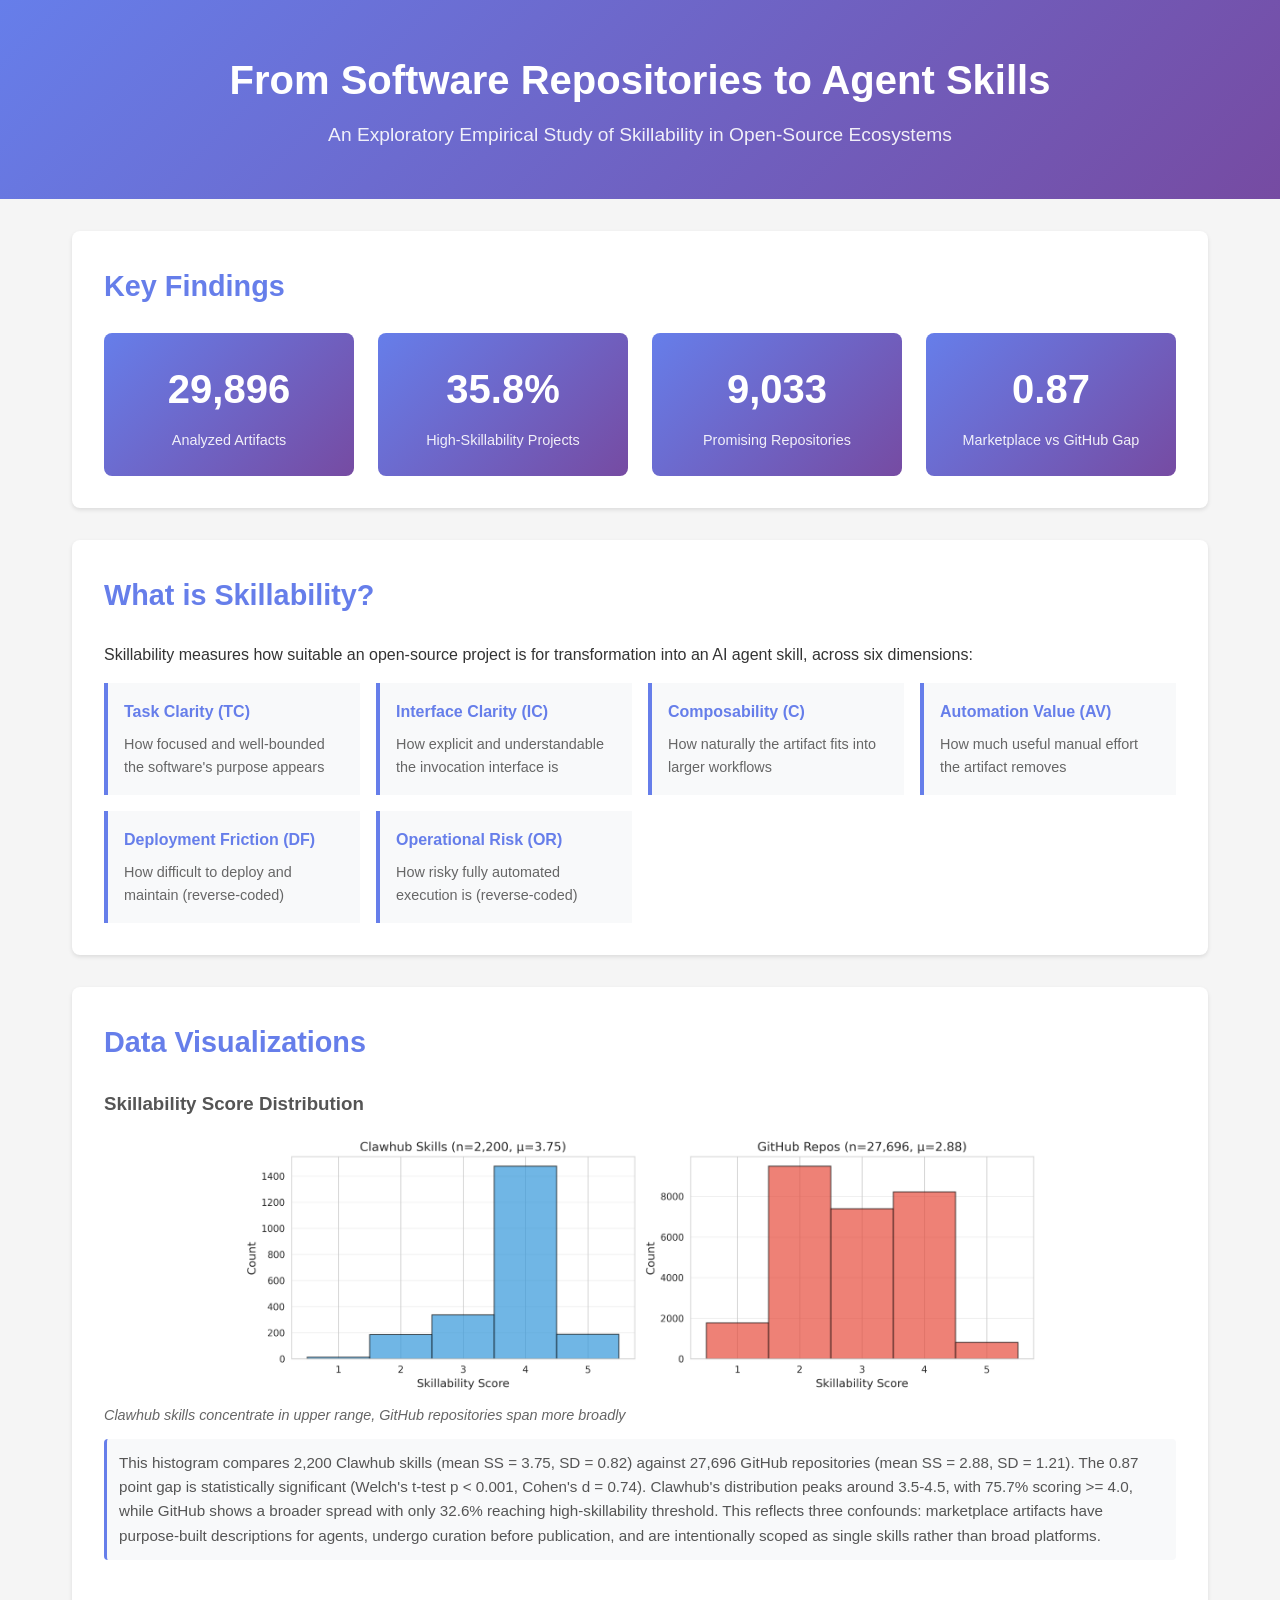
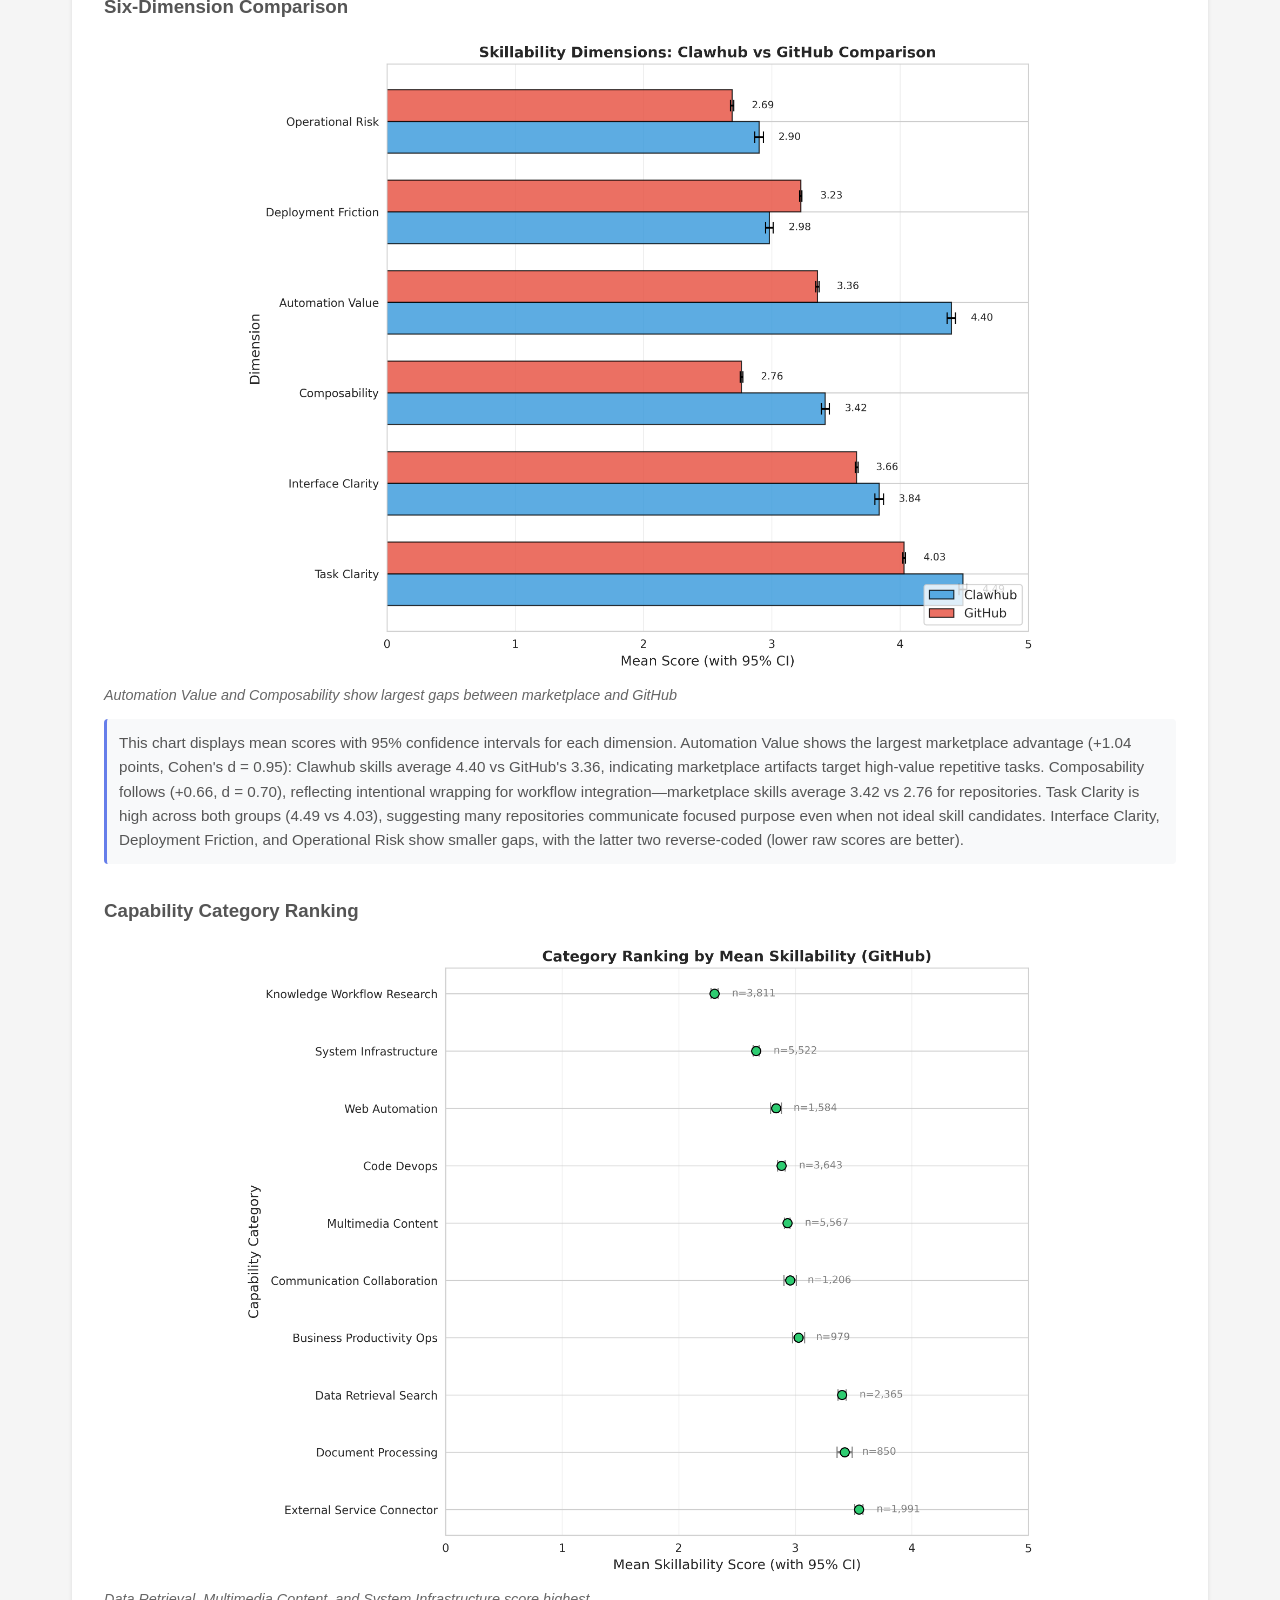
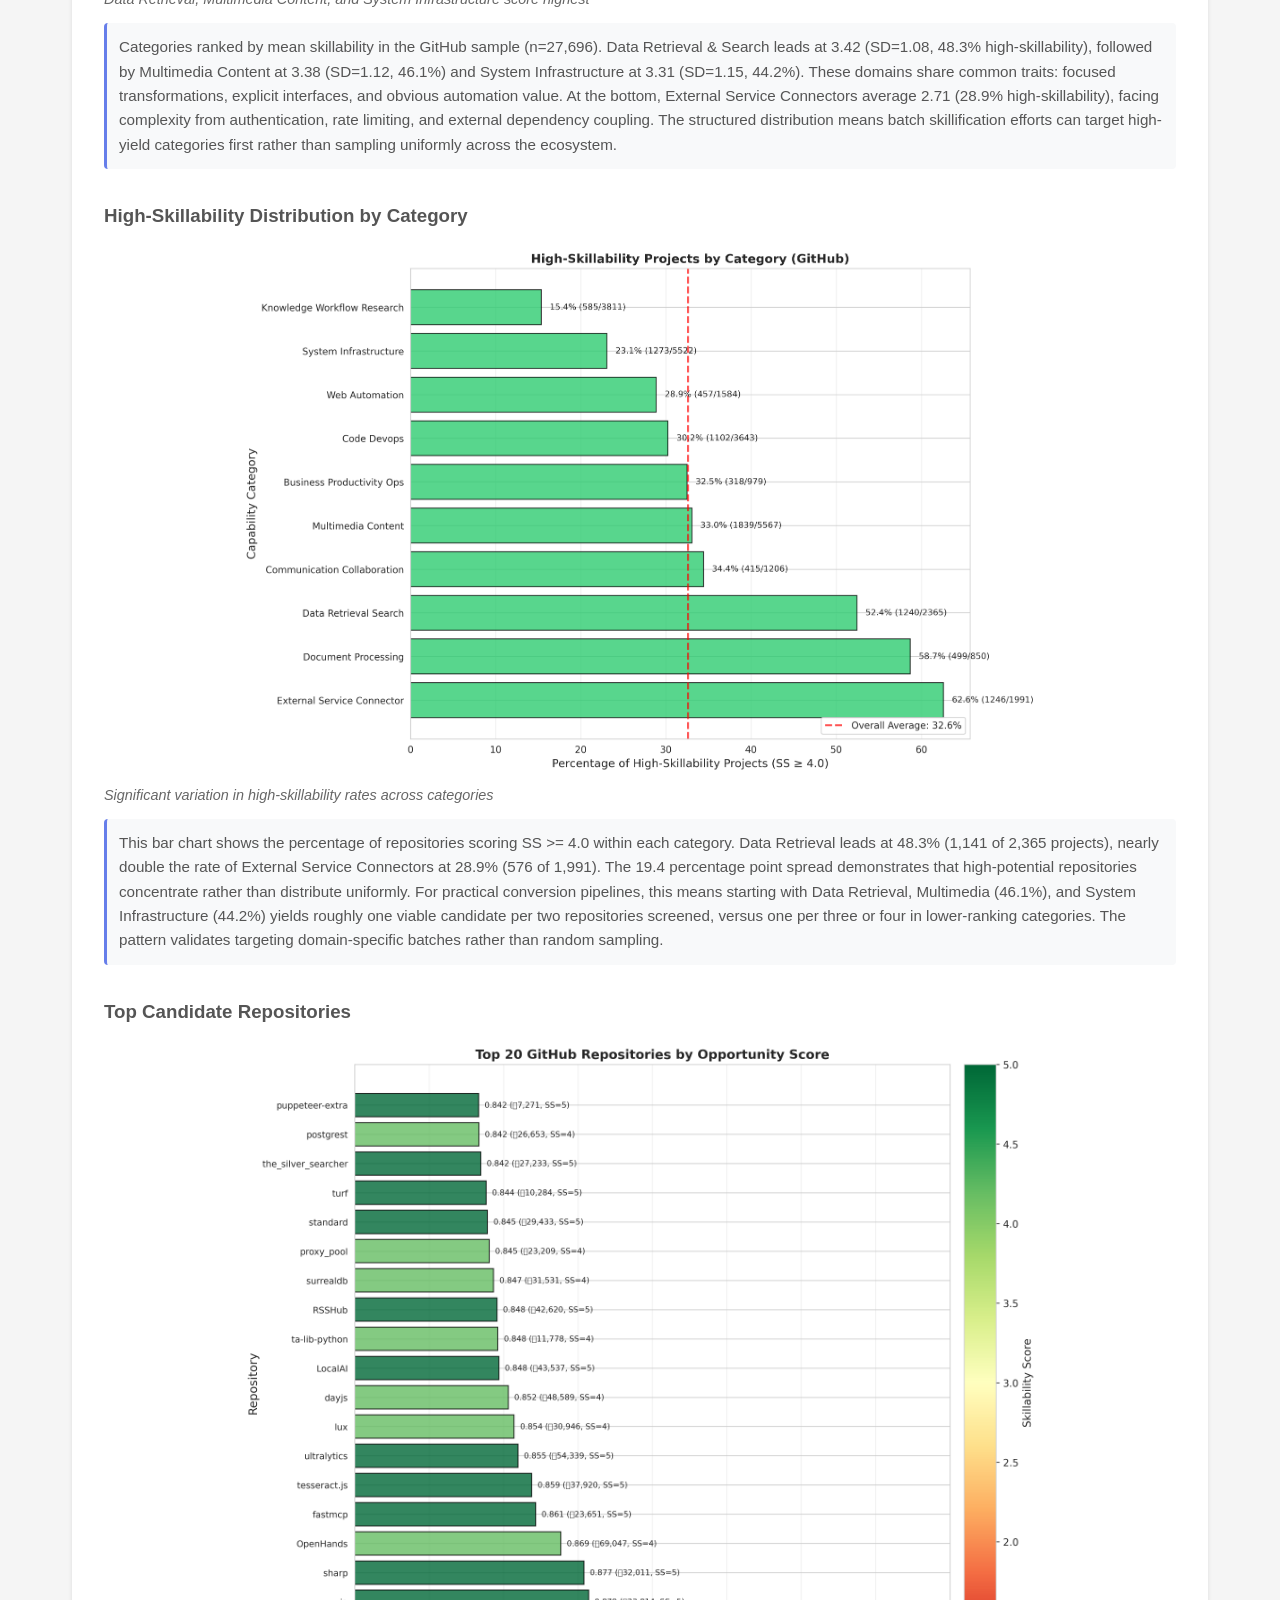
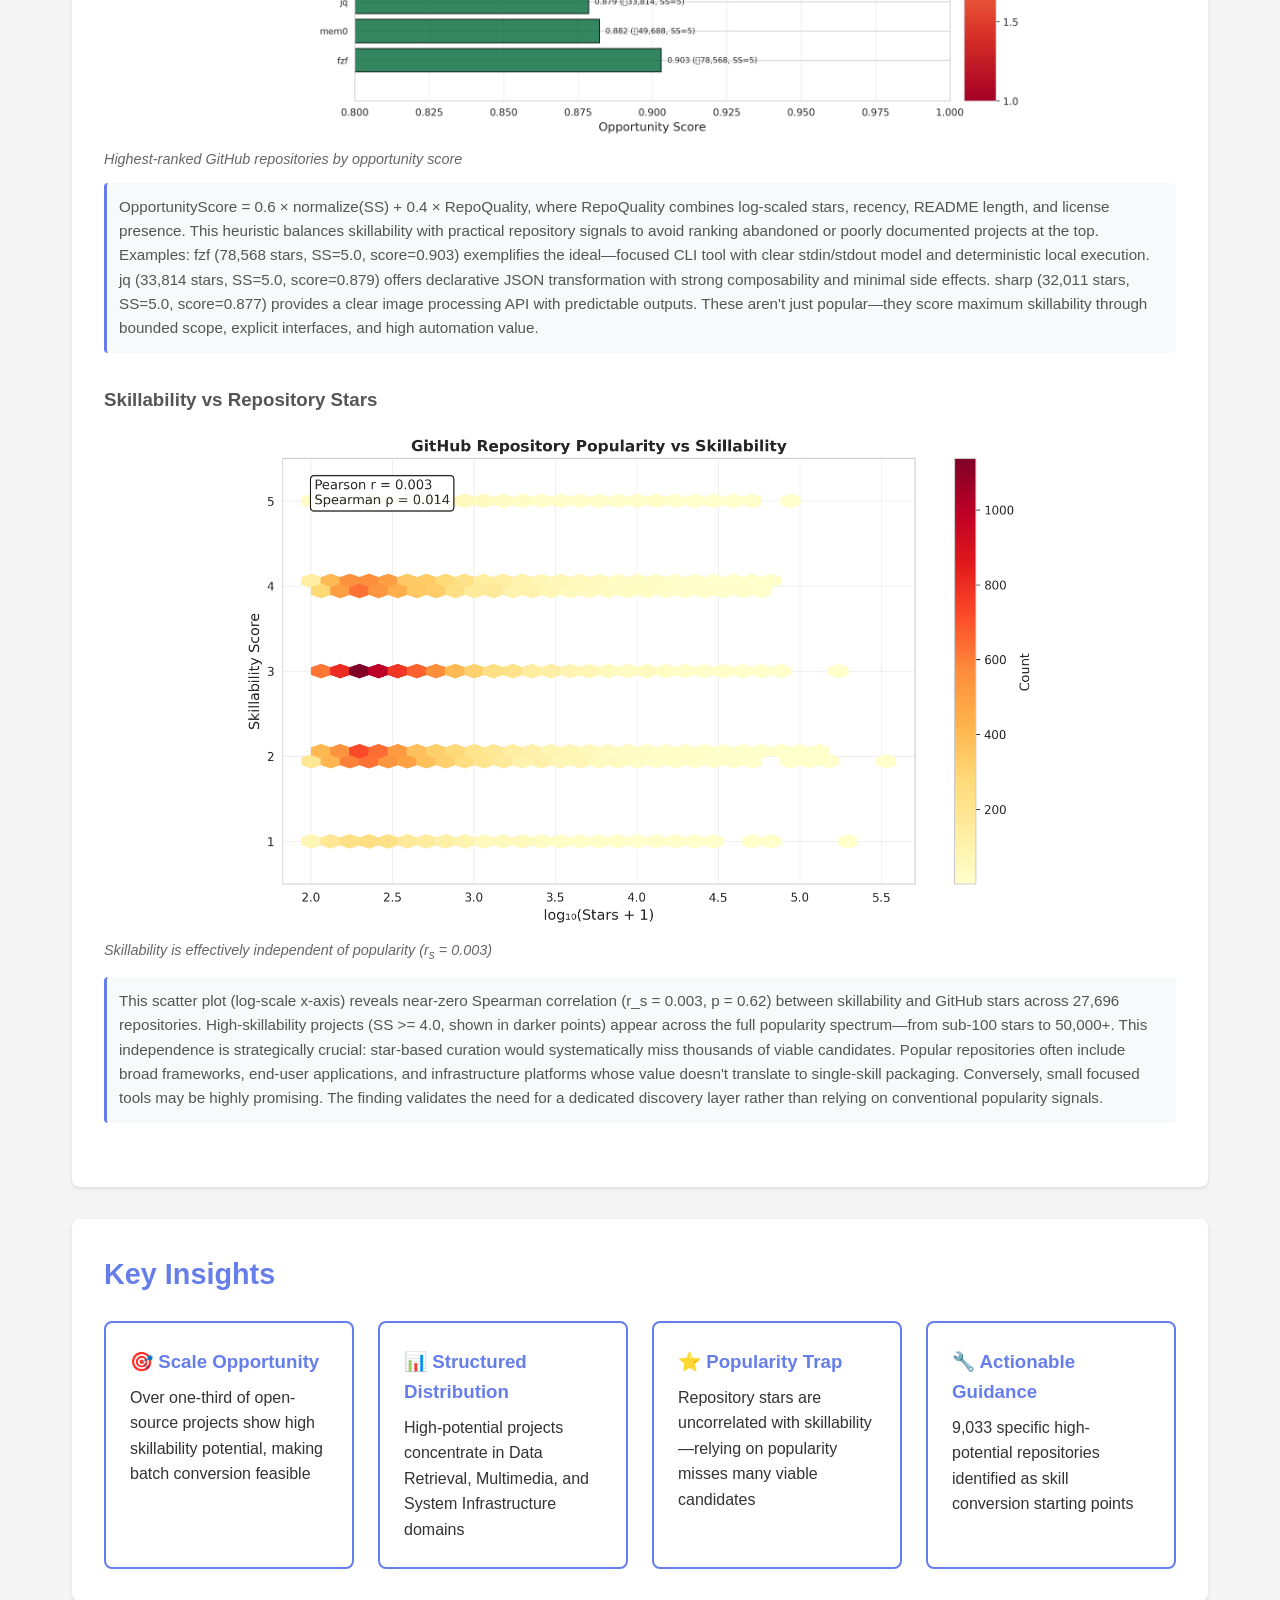
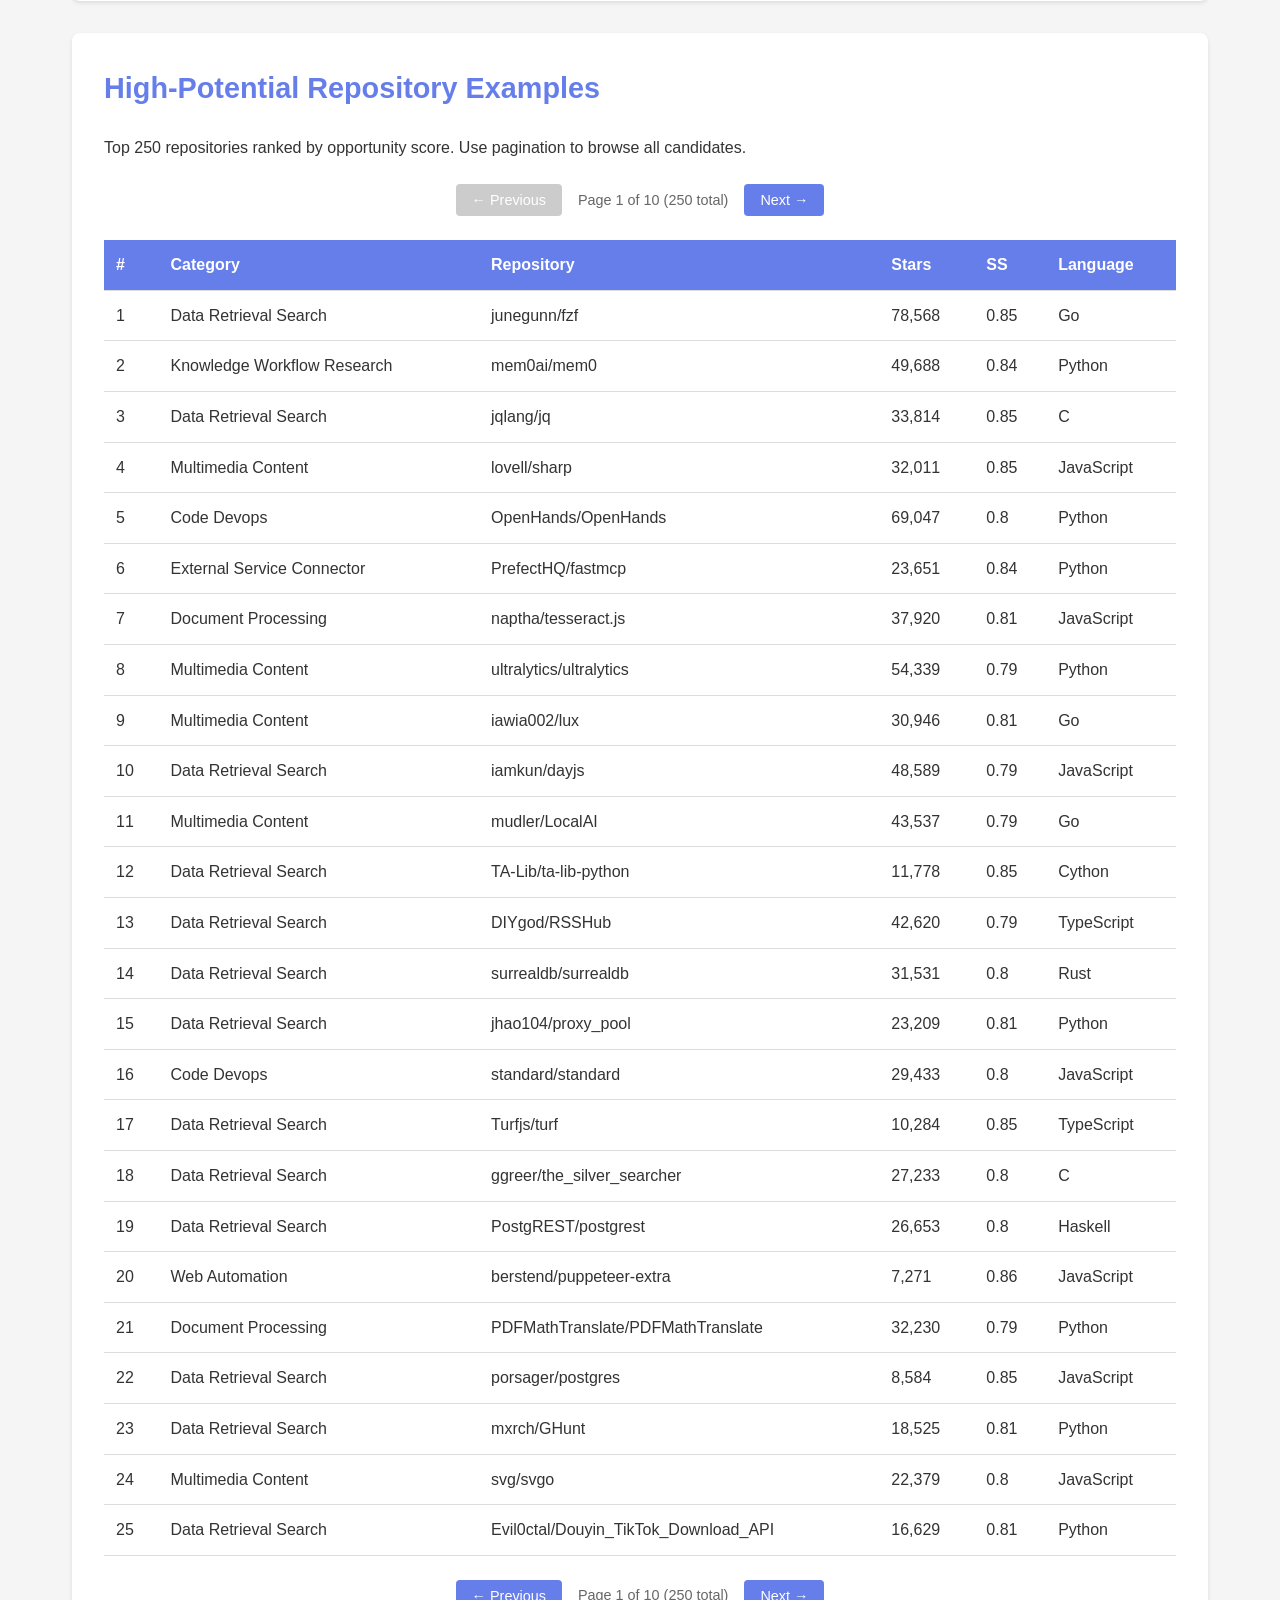
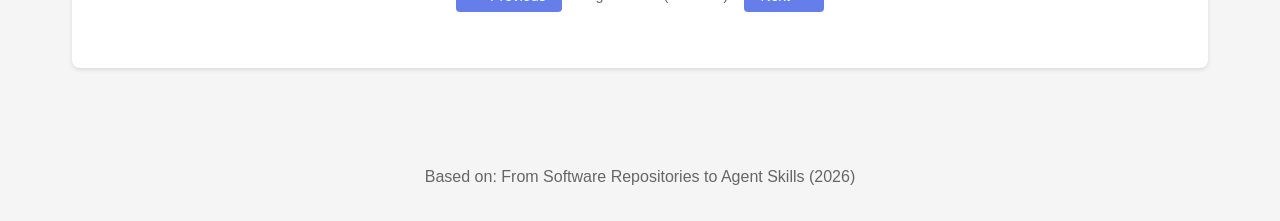
==== docs/index.html @ d1471ec9 "Initial commit: Skillability research project" ====
<!DOCTYPE html>
<html lang="en">
<head>
    <meta charset="UTF-8">
    <meta name="viewport" content="width=device-width, initial-scale=1.0">
    <title>From Software Repositories to Agent Skills</title>
    <link rel="stylesheet" href="style.css">
</head>
<body>
    <header>
        <h1>From Software Repositories to Agent Skills</h1>
        <p class="subtitle">An Exploratory Empirical Study of Skillability in Open-Source Ecosystems</p>
    </header>

    <main>
        <section class="key-findings">
            <h2>Key Findings</h2>
            <div class="stats">
                <div class="stat-card">
                    <div class="stat-number">29,896</div>
                    <div class="stat-label">Analyzed Artifacts</div>
                </div>
                <div class="stat-card">
                    <div class="stat-number">35.8%</div>
                    <div class="stat-label">High-Skillability Projects</div>
                </div>
                <div class="stat-card">
                    <div class="stat-number">9,033</div>
                    <div class="stat-label">Promising Repositories</div>
                </div>
                <div class="stat-card">
                    <div class="stat-number">0.87</div>
                    <div class="stat-label">Marketplace vs GitHub Gap</div>
                </div>
            </div>
        </section>

        <section class="concept">
            <h2>What is Skillability?</h2>
            <p>Skillability measures how suitable an open-source project is for transformation into an AI agent skill, across six dimensions:</p>
            <div class="dimensions">
                <div class="dimension">
                    <h3>Task Clarity (TC)</h3>
                    <p>How focused and well-bounded the software's purpose appears</p>
                </div>
                <div class="dimension">
                    <h3>Interface Clarity (IC)</h3>
                    <p>How explicit and understandable the invocation interface is</p>
                </div>
                <div class="dimension">
                    <h3>Composability (C)</h3>
                    <p>How naturally the artifact fits into larger workflows</p>
                </div>
                <div class="dimension">
                    <h3>Automation Value (AV)</h3>
                    <p>How much useful manual effort the artifact removes</p>
                </div>
                <div class="dimension">
                    <h3>Deployment Friction (DF)</h3>
                    <p>How difficult to deploy and maintain (reverse-coded)</p>
                </div>
                <div class="dimension">
                    <h3>Operational Risk (OR)</h3>
                    <p>How risky fully automated execution is (reverse-coded)</p>
                </div>
            </div>
        </section>

        <section class="visualizations">
            <h2>Data Visualizations</h2>

            <div class="viz-item">
                <h3>Skillability Score Distribution</h3>
                <img src="assets/fig1_skillability_distribution.png" alt="Skillability Score Distribution">
                <p class="caption">Clawhub skills concentrate in upper range, GitHub repositories span more broadly</p>
                <p class="explanation">This histogram compares 2,200 Clawhub skills (mean SS = 3.75, SD = 0.82) against 27,696 GitHub repositories (mean SS = 2.88, SD = 1.21). The 0.87 point gap is statistically significant (Welch's t-test p < 0.001, Cohen's d = 0.74). Clawhub's distribution peaks around 3.5-4.5, with 75.7% scoring >= 4.0, while GitHub shows a broader spread with only 32.6% reaching high-skillability threshold. This reflects three confounds: marketplace artifacts have purpose-built descriptions for agents, undergo curation before publication, and are intentionally scoped as single skills rather than broad platforms.</p>
            </div>

            <div class="viz-item">
                <h3>Six-Dimension Comparison</h3>
                <img src="assets/fig_new1_dimension_comparison_ci.png" alt="Dimension Comparison">
                <p class="caption">Automation Value and Composability show largest gaps between marketplace and GitHub</p>
                <p class="explanation">This chart displays mean scores with 95% confidence intervals for each dimension. Automation Value shows the largest marketplace advantage (+1.04 points, Cohen's d = 0.95): Clawhub skills average 4.40 vs GitHub's 3.36, indicating marketplace artifacts target high-value repetitive tasks. Composability follows (+0.66, d = 0.70), reflecting intentional wrapping for workflow integration—marketplace skills average 3.42 vs 2.76 for repositories. Task Clarity is high across both groups (4.49 vs 4.03), suggesting many repositories communicate focused purpose even when not ideal skill candidates. Interface Clarity, Deployment Friction, and Operational Risk show smaller gaps, with the latter two reverse-coded (lower raw scores are better).</p>
            </div>

            <div class="viz-item">
                <h3>Capability Category Ranking</h3>
                <img src="assets/fig_new2_category_ranking.png" alt="Category Ranking">
                <p class="caption">Data Retrieval, Multimedia Content, and System Infrastructure score highest</p>
                <p class="explanation">Categories ranked by mean skillability in the GitHub sample (n=27,696). Data Retrieval & Search leads at 3.42 (SD=1.08, 48.3% high-skillability), followed by Multimedia Content at 3.38 (SD=1.12, 46.1%) and System Infrastructure at 3.31 (SD=1.15, 44.2%). These domains share common traits: focused transformations, explicit interfaces, and obvious automation value. At the bottom, External Service Connectors average 2.71 (28.9% high-skillability), facing complexity from authentication, rate limiting, and external dependency coupling. The structured distribution means batch skillification efforts can target high-yield categories first rather than sampling uniformly across the ecosystem.</p>
            </div>

            <div class="viz-item">
                <h3>High-Skillability Distribution by Category</h3>
                <img src="assets/fig_new3_high_skillability_by_category.png" alt="High Skillability by Category">
                <p class="caption">Significant variation in high-skillability rates across categories</p>
                <p class="explanation">This bar chart shows the percentage of repositories scoring SS >= 4.0 within each category. Data Retrieval leads at 48.3% (1,141 of 2,365 projects), nearly double the rate of External Service Connectors at 28.9% (576 of 1,991). The 19.4 percentage point spread demonstrates that high-potential repositories concentrate rather than distribute uniformly. For practical conversion pipelines, this means starting with Data Retrieval, Multimedia (46.1%), and System Infrastructure (44.2%) yields roughly one viable candidate per two repositories screened, versus one per three or four in lower-ranking categories. The pattern validates targeting domain-specific batches rather than random sampling.</p>
            </div>

            <div class="viz-item">
                <h3>Top Candidate Repositories</h3>
                <img src="assets/fig_new4_top_opportunities.png" alt="Top Opportunities">
                <p class="caption">Highest-ranked GitHub repositories by opportunity score</p>
                <p class="explanation">OpportunityScore = 0.6 × normalize(SS) + 0.4 × RepoQuality, where RepoQuality combines log-scaled stars, recency, README length, and license presence. This heuristic balances skillability with practical repository signals to avoid ranking abandoned or poorly documented projects at the top. Examples: fzf (78,568 stars, SS=5.0, score=0.903) exemplifies the ideal—focused CLI tool with clear stdin/stdout model and deterministic local execution. jq (33,814 stars, SS=5.0, score=0.879) offers declarative JSON transformation with strong composability and minimal side effects. sharp (32,011 stars, SS=5.0, score=0.877) provides a clear image processing API with predictable outputs. These aren't just popular—they score maximum skillability through bounded scope, explicit interfaces, and high automation value.</p>
            </div>

            <div class="viz-item">
                <h3>Skillability vs Repository Stars</h3>
                <img src="assets/fig8_stars_vs_skillability.png" alt="Stars vs Skillability">
                <p class="caption">Skillability is effectively independent of popularity (r<sub>s</sub> = 0.003)</p>
                <p class="explanation">This scatter plot (log-scale x-axis) reveals near-zero Spearman correlation (r_s = 0.003, p = 0.62) between skillability and GitHub stars across 27,696 repositories. High-skillability projects (SS >= 4.0, shown in darker points) appear across the full popularity spectrum—from sub-100 stars to 50,000+. This independence is strategically crucial: star-based curation would systematically miss thousands of viable candidates. Popular repositories often include broad frameworks, end-user applications, and infrastructure platforms whose value doesn't translate to single-skill packaging. Conversely, small focused tools may be highly promising. The finding validates the need for a dedicated discovery layer rather than relying on conventional popularity signals.</p>
            </div>
        </section>

        <section class="insights">
            <h2>Key Insights</h2>
            <div class="insight-grid">
                <div class="insight-card">
                    <h3>🎯 Scale Opportunity</h3>
                    <p>Over one-third of open-source projects show high skillability potential, making batch conversion feasible</p>
                </div>
                <div class="insight-card">
                    <h3>📊 Structured Distribution</h3>
                    <p>High-potential projects concentrate in Data Retrieval, Multimedia, and System Infrastructure domains</p>
                </div>
                <div class="insight-card">
                    <h3>⭐ Popularity Trap</h3>
                    <p>Repository stars are uncorrelated with skillability—relying on popularity misses many viable candidates</p>
                </div>
                <div class="insight-card">
                    <h3>🔧 Actionable Guidance</h3>
                    <p>9,033 specific high-potential repositories identified as skill conversion starting points</p>
                </div>
            </div>
        </section>

        <section class="examples">
            <h2>High-Potential Repository Examples</h2>
            <p>Top 250 repositories ranked by opportunity score. Use pagination to browse all candidates.</p>

            <div class="pagination-controls">
                <button id="prevBtn" onclick="changePage(-1)">← Previous</button>
                <span id="pageInfo"></span>
                <button id="nextBtn" onclick="changePage(1)">Next →</button>
            </div>

            <table id="repoTable">
                <thead>
                    <tr>
                        <th>#</th>
                        <th>Category</th>
                        <th>Repository</th>
                        <th>Stars</th>
                        <th>SS</th>
                        <th>Language</th>
                    </tr>
                </thead>
                <tbody id="repoTableBody">
                </tbody>
            </table>

            <div class="pagination-controls">
                <button onclick="changePage(-1)">← Previous</button>
                <span id="pageInfo2"></span>
                <button onclick="changePage(1)">Next →</button>
            </div>
        </section>
    </main>

    <footer>
        <p>Based on: From Software Repositories to Agent Skills (2026)</p>
    </footer>

    <script src="script.js"></script>
</body>
</html>
---- docs/style.css ----
* {
    margin: 0;
    padding: 0;
    box-sizing: border-box;
}

body {
    font-family: -apple-system, BlinkMacSystemFont, "Segoe UI", Roboto, "Helvetica Neue", Arial, sans-serif;
    line-height: 1.6;
    color: #333;
    background: #f5f5f5;
}

header {
    background: linear-gradient(135deg, #667eea 0%, #764ba2 100%);
    color: white;
    padding: 3rem 2rem;
    text-align: center;
}

header h1 {
    font-size: 2.5rem;
    margin-bottom: 0.5rem;
}

.subtitle {
    font-size: 1.2rem;
    opacity: 0.9;
}

main {
    max-width: 1200px;
    margin: 0 auto;
    padding: 2rem;
}

section {
    background: white;
    margin-bottom: 2rem;
    padding: 2rem;
    border-radius: 8px;
    box-shadow: 0 2px 4px rgba(0,0,0,0.1);
}

h2 {
    color: #667eea;
    margin-bottom: 1.5rem;
    font-size: 1.8rem;
}

h3 {
    color: #555;
    margin-bottom: 0.5rem;
}

.stats {
    display: grid;
    grid-template-columns: repeat(auto-fit, minmax(200px, 1fr));
    gap: 1.5rem;
    margin-top: 1.5rem;
}

.stat-card {
    text-align: center;
    padding: 1.5rem;
    background: linear-gradient(135deg, #667eea 0%, #764ba2 100%);
    color: white;
    border-radius: 8px;
}

.stat-number {
    font-size: 2.5rem;
    font-weight: bold;
    margin-bottom: 0.5rem;
}

.stat-label {
    font-size: 0.9rem;
    opacity: 0.9;
}

.dimensions {
    display: grid;
    grid-template-columns: repeat(auto-fit, minmax(250px, 1fr));
    gap: 1rem;
    margin-top: 1rem;
}

.dimension {
    padding: 1rem;
    border-left: 4px solid #667eea;
    background: #f8f9fa;
}

.dimension h3 {
    font-size: 1rem;
    color: #667eea;
}

.dimension p {
    font-size: 0.9rem;
    color: #666;
}

.viz-item {
    margin-bottom: 2rem;
}

.viz-item img {
    max-width: 800px;
    width: 100%;
    height: auto;
    border-radius: 4px;
    margin-top: 1rem;
    display: block;
    margin-left: auto;
    margin-right: auto;
}

.caption {
    font-size: 0.9rem;
    color: #666;
    font-style: italic;
    margin-top: 0.5rem;
}

.explanation {
    font-size: 0.95rem;
    color: #555;
    margin-top: 0.75rem;
    line-height: 1.6;
    padding: 0.75rem;
    background: #f8f9fa;
    border-left: 3px solid #667eea;
    border-radius: 4px;
}

.insight-grid {
    display: grid;
    grid-template-columns: repeat(auto-fit, minmax(250px, 1fr));
    gap: 1.5rem;
}

.insight-card {
    padding: 1.5rem;
    border: 2px solid #667eea;
    border-radius: 8px;
}

.insight-card h3 {
    color: #667eea;
    margin-bottom: 0.5rem;
}

table {
    width: 100%;
    border-collapse: collapse;
    margin-top: 1rem;
}

th, td {
    padding: 0.75rem;
    text-align: left;
    border-bottom: 1px solid #ddd;
}

th {
    background: #667eea;
    color: white;
    font-weight: 600;
}

tr:hover {
    background: #f8f9fa;
}

.pagination-controls {
    display: flex;
    justify-content: center;
    align-items: center;
    gap: 1rem;
    margin: 1.5rem 0;
}

.pagination-controls button {
    padding: 0.5rem 1rem;
    background: #667eea;
    color: white;
    border: none;
    border-radius: 4px;
    cursor: pointer;
    font-size: 0.9rem;
}

.pagination-controls button:hover:not(:disabled) {
    background: #5568d3;
}

.pagination-controls button:disabled {
    background: #ccc;
    cursor: not-allowed;
}

.pagination-controls span {
    font-size: 0.9rem;
    color: #666;
}

footer {
    text-align: center;
    padding: 2rem;
    color: #666;
}

@media (max-width: 768px) {
    header h1 {
        font-size: 1.8rem;
    }

    .subtitle {
        font-size: 1rem;
    }

    main {
        padding: 1rem;
    }

    section {
        padding: 1.5rem;
    }
}
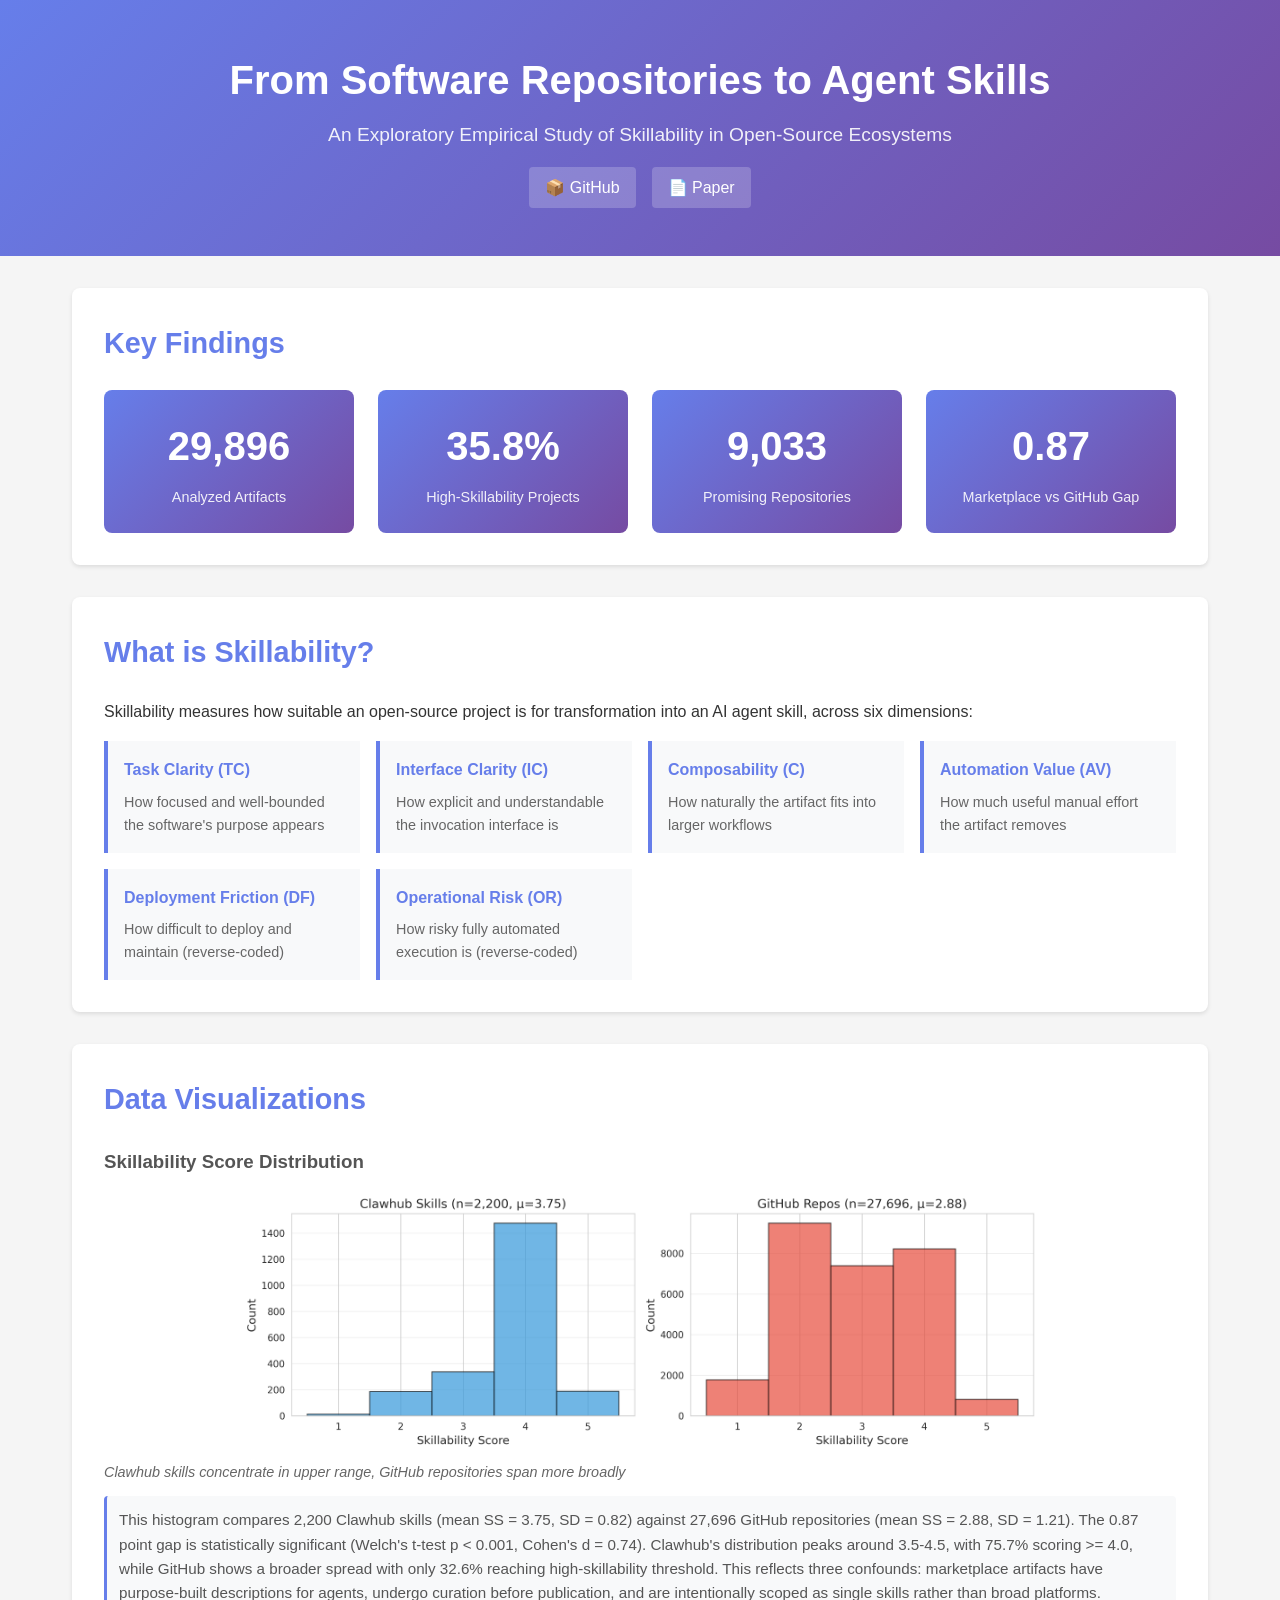
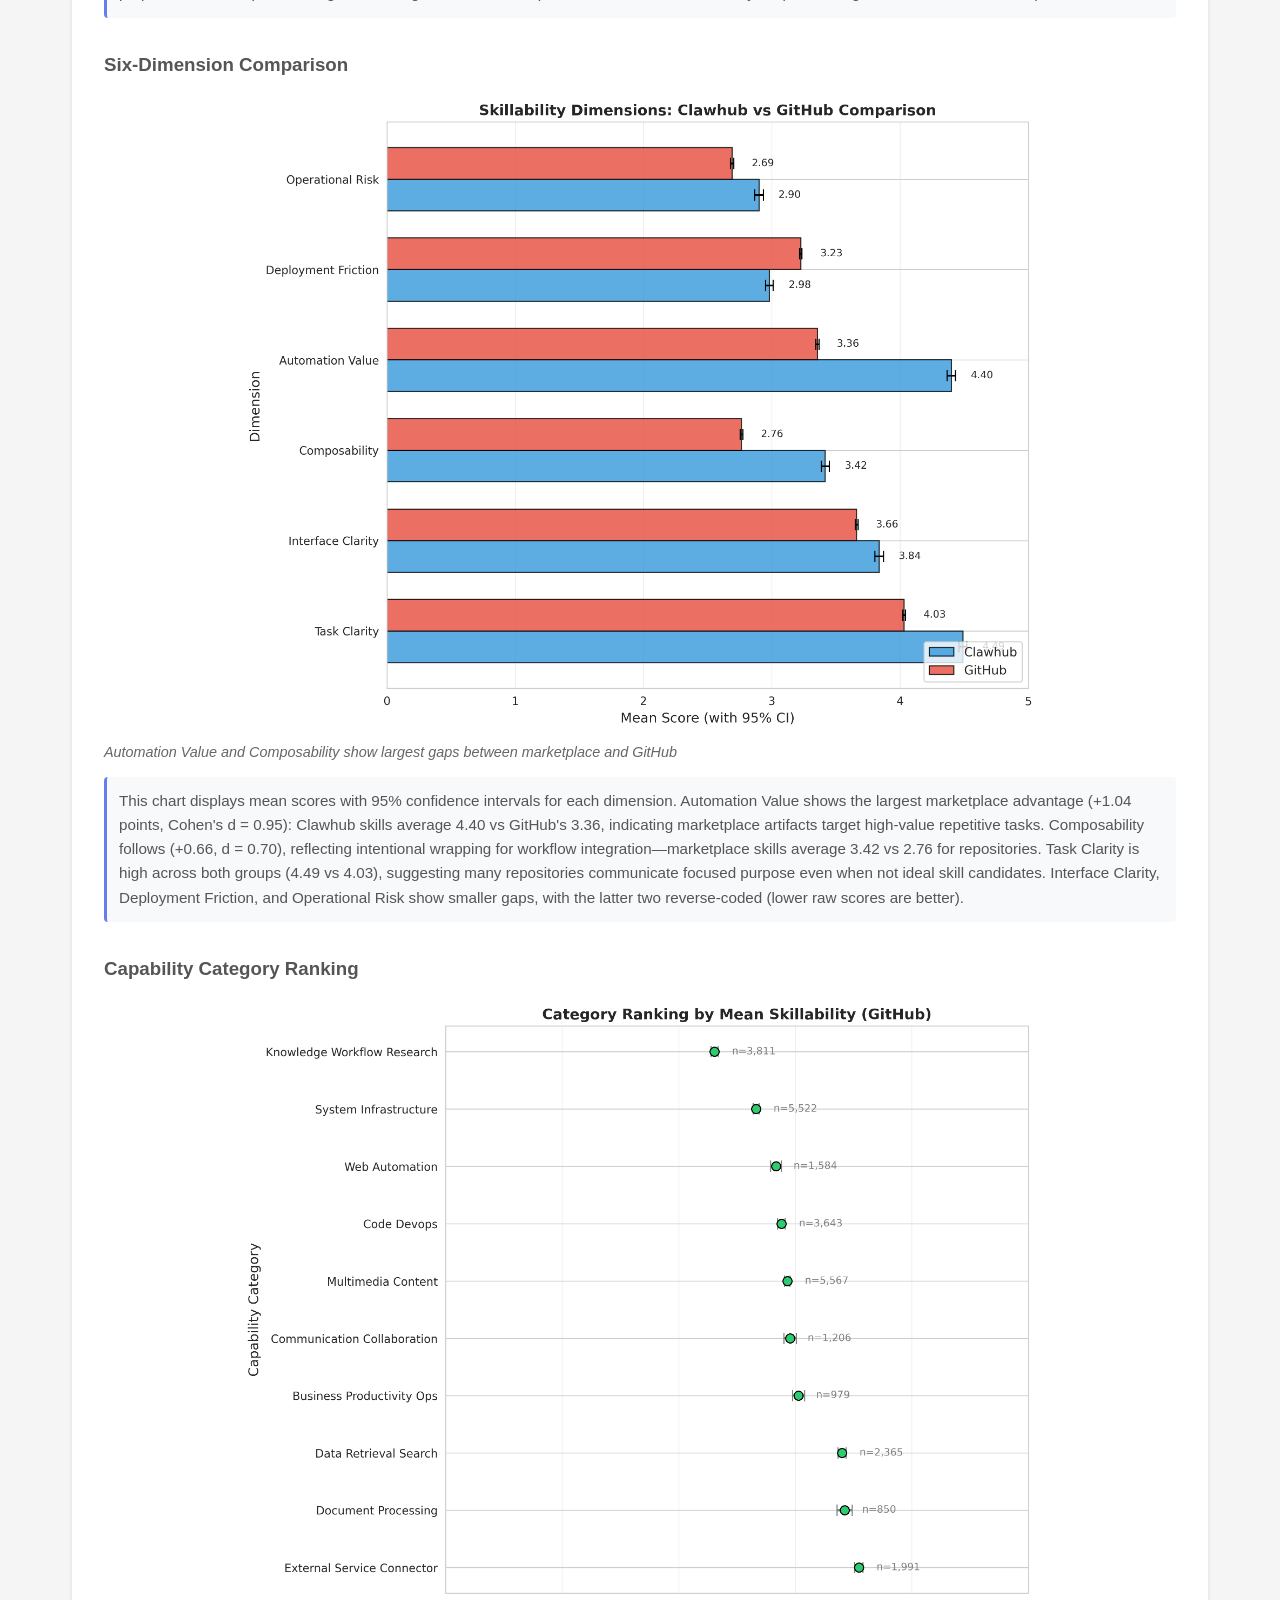
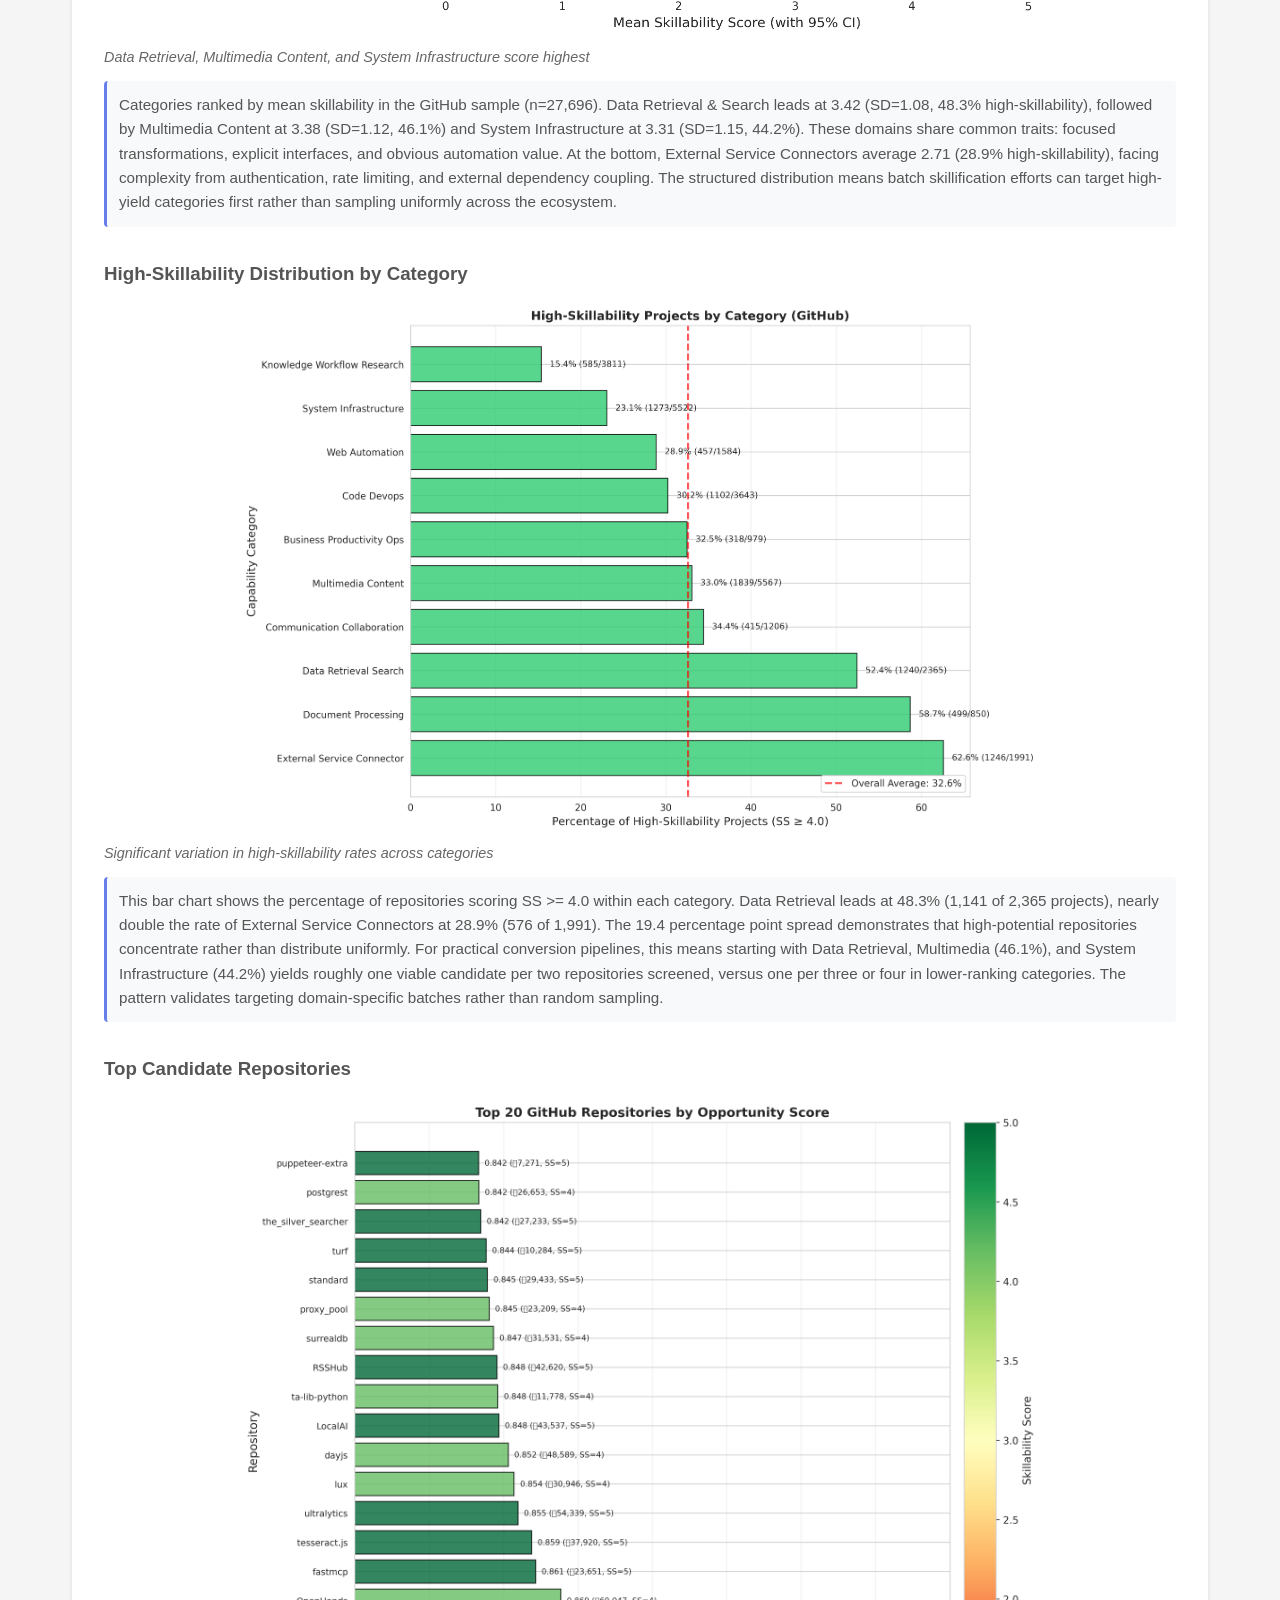
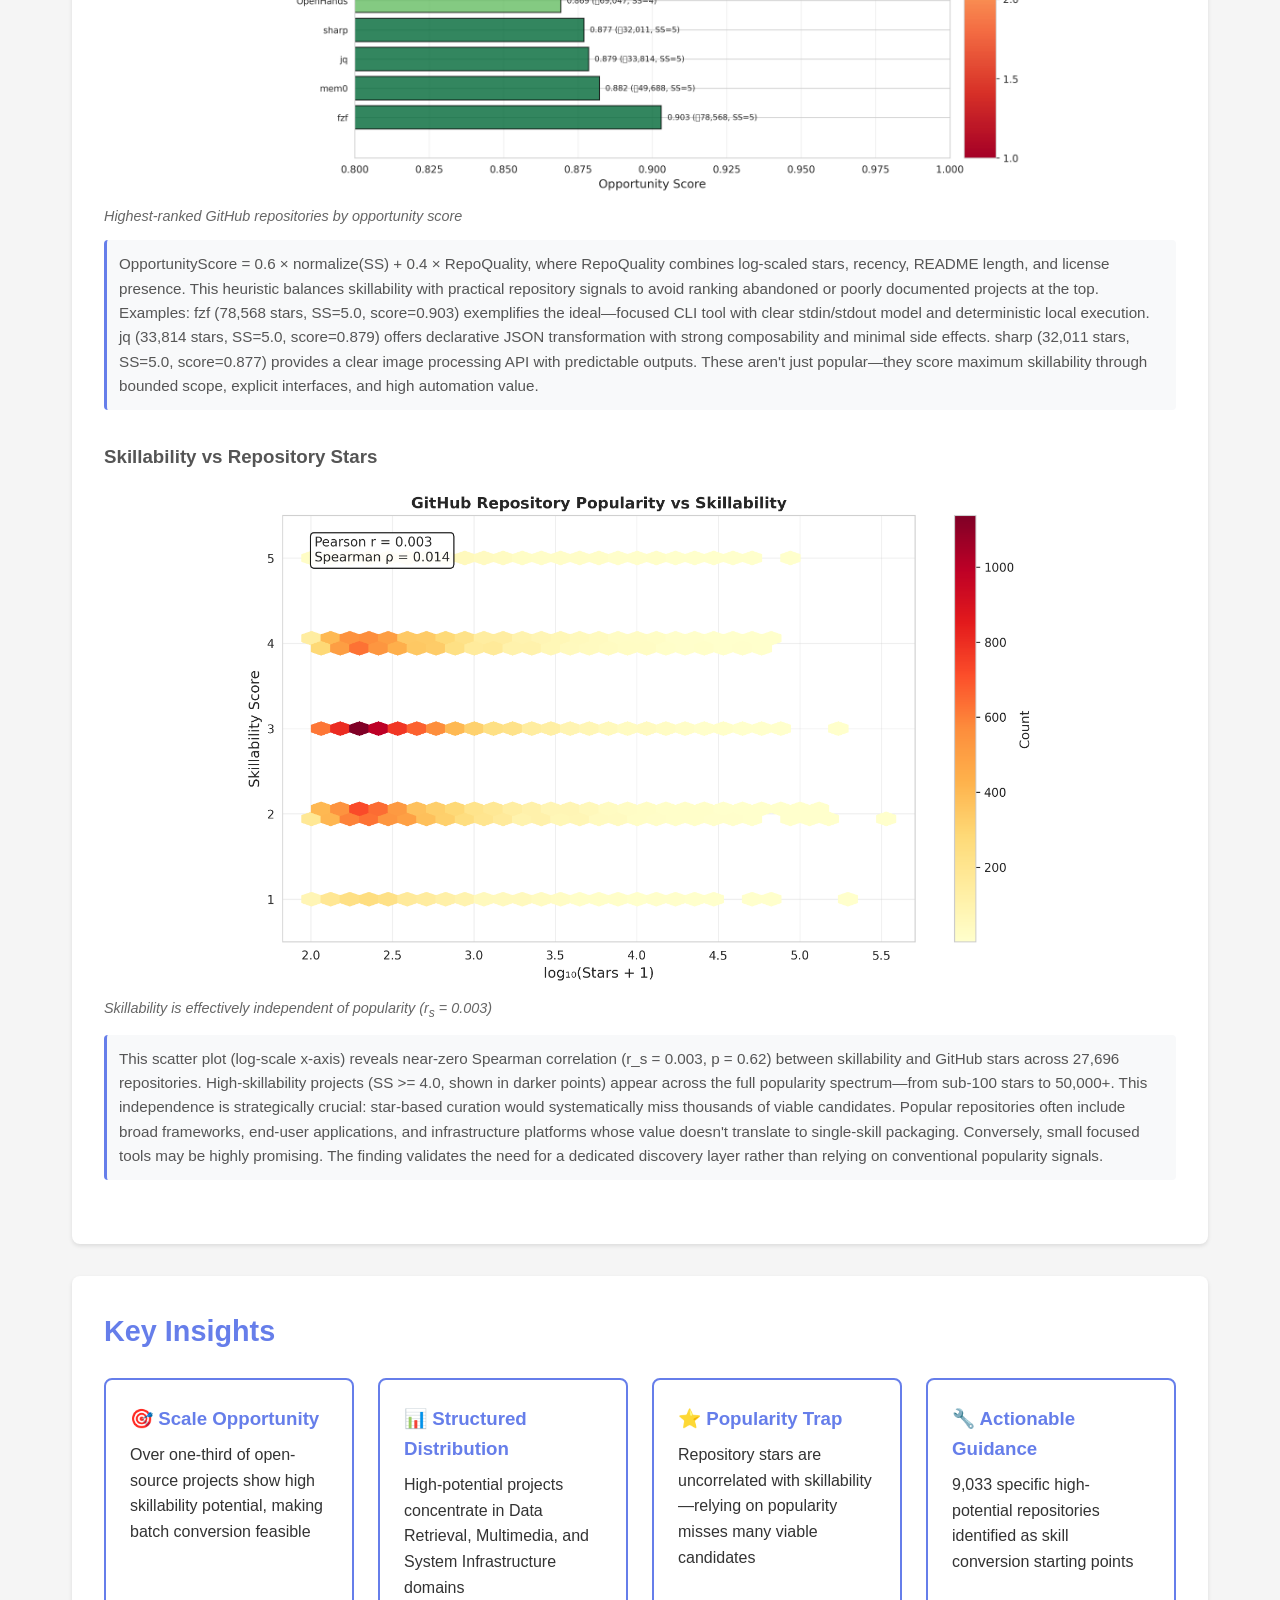
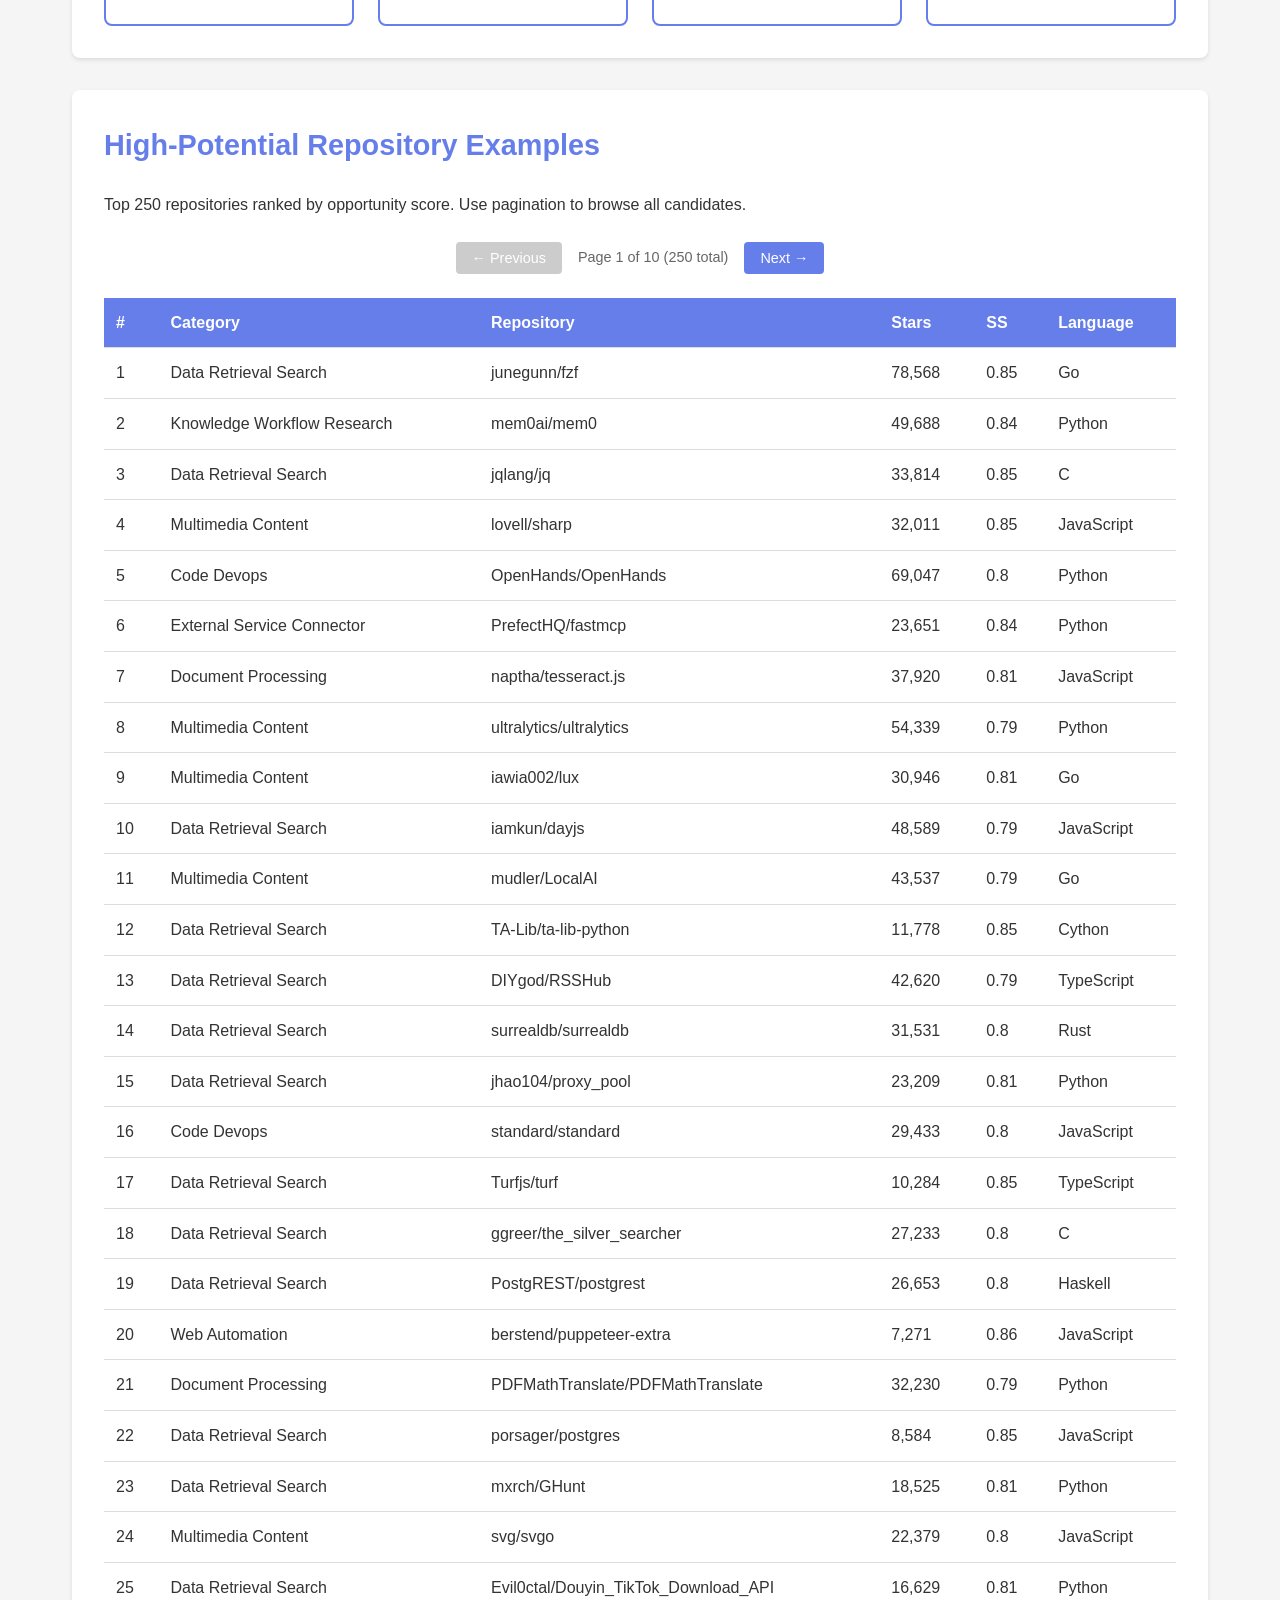
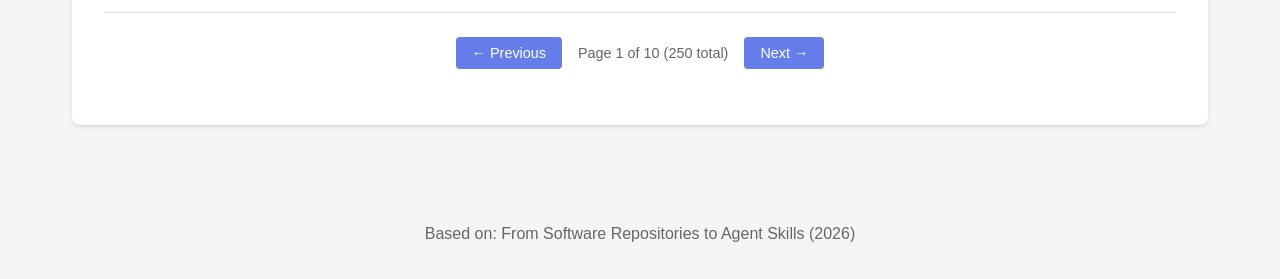
==== commit 1cea742e: "Initial commit: Skillability research project" ====
--- a/docs/index.html
+++ b/docs/index.html
@@ -10,6 +10,10 @@
     <header>
         <h1>From Software Repositories to Agent Skills</h1>
         <p class="subtitle">An Exploratory Empirical Study of Skillability in Open-Source Ecosystems</p>
+        <div class="links">
+            <a href="https://github.com/red0orange/repo2skill/blob/main" target="_blank">📦 GitHub</a>
+            <a href="https://github.com/red0orange/repo2skill/blob/main/main.pdf" target="_blank">📄 Paper</a>
+        </div>
     </header>
 
     <main>
--- a/docs/style.css
+++ b/docs/style.css
@@ -26,6 +26,26 @@
 .subtitle {
     font-size: 1.2rem;
     opacity: 0.9;
+}
+
+.links {
+    margin-top: 1rem;
+    display: flex;
+    gap: 1rem;
+    justify-content: center;
+}
+
+.links a {
+    color: white;
+    text-decoration: none;
+    padding: 0.5rem 1rem;
+    background: rgba(255,255,255,0.2);
+    border-radius: 4px;
+    transition: background 0.3s;
+}
+
+.links a:hover {
+    background: rgba(255,255,255,0.3);
 }
 
 main {
